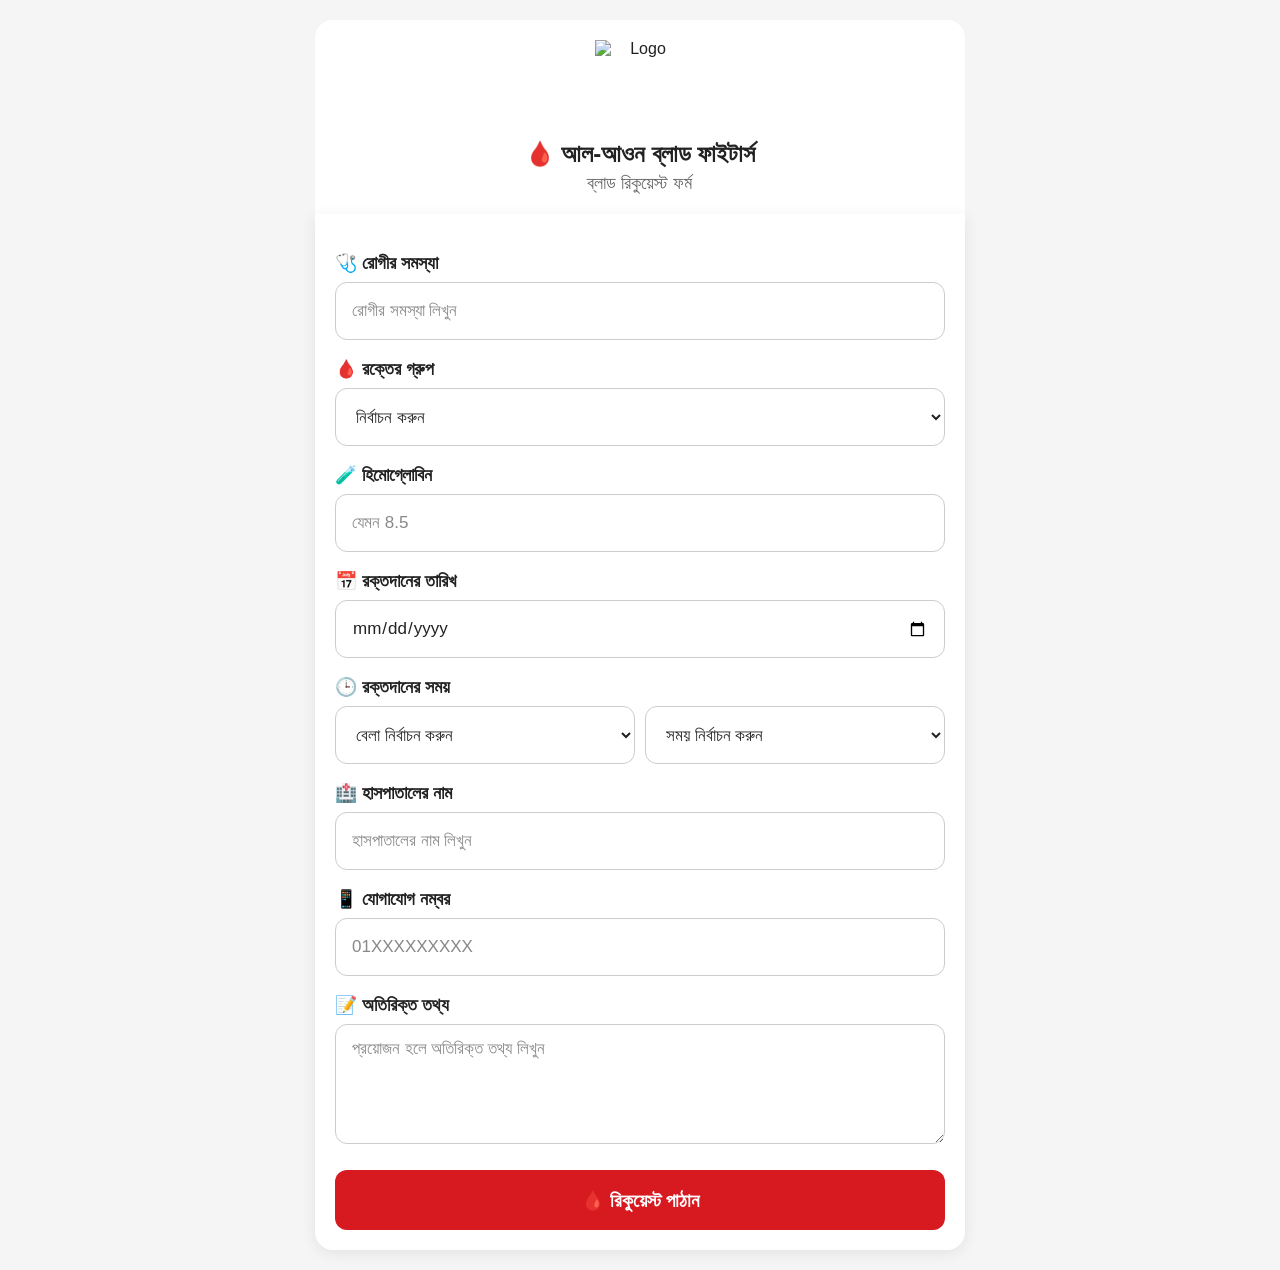
==== index.html @ 89f380ea "Update index.html" ====
<!DOCTYPE html>
<html lang="bn">

<head>

  <meta charset="UTF-8">

  <meta name="viewport" content="width=device-width, initial-scale=1.0">

  <title>ব্লাড রিকুয়েস্ট</title>

  <link rel="stylesheet" href="style.css">

</head>


<body>

  <div class="container">

    <div class="header">

      <img src="logo.png" class="logo" alt="Logo">

      <h1>🩸 আল-আওন ব্লাড ফাইটার্স</h1>

      <p>ব্লাড রিকুয়েস্ট ফর্ম</p>

    </div>


    <div class="card">

      <form id="bloodRequestForm">


        <!-- রোগীর সমস্যা -->

        <label>🩺 রোগীর সমস্যা</label>

        <input
          type="text"
          id="problem"
          placeholder="রোগীর সমস্যা লিখুন"
          required
        >


        <!-- রক্তের গ্রুপ -->

        <label>🩸 রক্তের গ্রুপ</label>

        <select id="bloodGroup" required>

          <option value="">নির্বাচন করুন</option>

          <option value="A+">A+</option>
          <option value="A-">A-</option>

          <option value="B+">B+</option>
          <option value="B-">B-</option>

          <option value="AB+">AB+</option>
          <option value="AB-">AB-</option>

          <option value="O+">O+</option>
          <option value="O-">O-</option>

        </select>


        <!-- হিমোগ্লোবিন -->

        <label>🧪 হিমোগ্লোবিন</label>

        <input
          type="number"
          id="hemoglobin"
          step="0.1"
          placeholder="যেমন 8.5"
          required
        >


        <!-- রক্তদানের তারিখ -->

        <label>📅 রক্তদানের তারিখ</label>

        <input
          type="date"
          id="date"
          required
        >


        <!-- রক্তদানের সময় -->

        <label>🕒 রক্তদানের সময়</label>

        <div class="time-row">

          <!-- সকাল / দুপুর / বিকাল / সন্ধ্যা / রাত -->

          <select id="timePeriod" required>

            <option value="">বেলা নির্বাচন করুন</option>

            <option value="সকাল">সকাল</option>

            <option value="দুপুর">দুপুর</option>

            <option value="বিকাল">বিকাল</option>

            <option value="সন্ধ্যা">সন্ধ্যা</option>

            <option value="রাত">রাত</option>

          </select>


          <!-- সময় -->

          <select id="timeValue" required>

            <option value="">সময় নির্বাচন করুন</option>

            <option value="01:00">01:00</option>
            <option value="01:30">01:30</option>

            <option value="02:00">02:00</option>
            <option value="02:30">02:30</option>

            <option value="03:00">03:00</option>
            <option value="03:30">03:30</option>

            <option value="04:00">04:00</option>
            <option value="04:30">04:30</option>

            <option value="05:00">05:00</option>
            <option value="05:30">05:30</option>

            <option value="06:00">06:00</option>
            <option value="06:30">06:30</option>

            <option value="07:00">07:00</option>
            <option value="07:30">07:30</option>

            <option value="08:00">08:00</option>
            <option value="08:30">08:30</option>

            <option value="09:00">09:00</option>
            <option value="09:30">09:30</option>

            <option value="10:00">10:00</option>
            <option value="10:30">10:30</option>

            <option value="11:00">11:00</option>
            <option value="11:30">11:30</option>

            <option value="12:00">12:00</option>
            <option value="12:30">12:30</option>

          </select>

        </div>


        <!-- হাসপাতাল -->

        <label>🏥 হাসপাতালের নাম</label>

        <input
          type="text"
          id="hospital"
          placeholder="হাসপাতালের নাম লিখুন"
          required
        >


        <!-- মোবাইল -->

        <label>📱 যোগাযোগ নম্বর</label>

        <input
          type="tel"
          id="mobile"
          maxlength="11"
          placeholder="01XXXXXXXXX"
          required
        >


        <!-- অতিরিক্ত তথ্য -->

        <label>📝 অতিরিক্ত তথ্য</label>

        <textarea
          id="note"
          rows="4"
          placeholder="প্রয়োজন হলে অতিরিক্ত তথ্য লিখুন"
        ></textarea>


        <!-- Submit -->

        <button type="submit">

          🩸 রিকুয়েস্ট পাঠান

        </button>


      </form>

    </div>

  </div>


  <script src="script.js"></script>

</body>

</html>
---- style.css ----
/* =========================================
   BASIC
========================================= */

* {
  box-sizing: border-box;
  margin: 0;
  padding: 0;
}

body {
  font-family: "Noto Sans Bengali", "Arial", sans-serif;
  background: #f5f5f5;
  color: #222;
  padding: 20px 10px;
}


/* =========================================
   MAIN CONTAINER
========================================= */

.container {
  width: 100%;
  max-width: 650px;
  margin: 0 auto;
}


/* =========================================
   HEADER
========================================= */

.header {
  text-align: center;
  background: #ffffff;
  padding: 20px 15px;
  border-radius: 18px 18px 0 0;
}

.logo {
  width: 90px;
  height: 90px;
  object-fit: contain;
  display: block;
  margin: 0 auto 10px;
}

.header h1 {
  font-size: 24px;
  font-weight: 700;
  margin-bottom: 5px;
}

.header p {
  font-size: 18px;
  color: #666;
}


/* =========================================
   CARD
========================================= */

.card {
  background: #ffffff;
  padding: 20px;
  border-radius: 0 0 18px 18px;
  box-shadow: 0 3px 15px rgba(0, 0, 0, 0.08);
}


/* =========================================
   FORM
========================================= */

form {
  width: 100%;
}

label {
  display: block;
  font-size: 18px;
  font-weight: 700;
  margin: 18px 0 8px;
}


/* =========================================
   INPUT / SELECT / TEXTAREA
========================================= */

input,
select,
textarea {
  width: 100%;
  font-family: inherit;
  font-size: 17px;
  color: #222;
  background: #ffffff;
  border: 1px solid #cccccc;
  border-radius: 12px;
  padding: 14px 16px;
  outline: none;
  transition: 0.2s;
}

input,
select {
  height: 58px;
}

textarea {
  min-height: 120px;
  resize: vertical;
}


/* Focus */

input:focus,
select:focus,
textarea:focus {
  border-color: #d71920;
  box-shadow: 0 0 0 2px rgba(215, 25, 32, 0.10);
}


/* Placeholder */

input::placeholder,
textarea::placeholder {
  color: #888;
}


/* =========================================
   TIME DROPDOWNS
========================================= */

.time-row {
  display: flex !important;
  flex-direction: row !important;
  align-items: center;
  gap: 10px !important;
  width: 100% !important;
}

.time-row select {
  width: 50% !important;
  flex: 1 1 0 !important;
  min-width: 0 !important;
  box-sizing: border-box !important;
}


/* =========================================
   BUTTON
========================================= */

button {
  width: 100%;
  height: 60px;
  margin-top: 22px;
  border: none;
  border-radius: 12px;
  background: #d71920;
  color: #ffffff;
  font-family: inherit;
  font-size: 19px;
  font-weight: 700;
  cursor: pointer;
  transition: 0.2s;
}

button:hover {
  background: #b9151b;
}

button:active {
  transform: scale(0.98);
}


/* =========================================
   MOBILE
========================================= */

@media (max-width: 600px) {

  body {
    padding: 10px 5px;
  }

  .container {
    max-width: 100%;
  }

  .header {
    padding: 18px 12px;
  }

  .logo {
    width: 80px;
    height: 80px;
  }

  .header h1 {
    font-size: 22px;
  }

  .header p {
    font-size: 17px;
  }

  .card {
    padding: 15px;
  }

  label {
    font-size: 18px;
  }

  input,
  select,
  textarea {
    font-size: 17px;
  }

  /*
     সময়ের দুই dropdown অবশ্যই
     একই লাইনে থাকবে
  */

  .time-row {
    display: flex !important;
    flex-direction: row !important;
    gap: 8px !important;
    width: 100% !important;
  }

  .time-row select {
    display: block !important;
    width: 50% !important;
    flex: 1 1 0 !important;
    min-width: 0 !important;
  }

}


/* =========================================
   VERY SMALL SCREEN
========================================= */

@media (max-width: 350px) {

  .card {
    padding: 12px;
  }

  .time-row {
    gap: 5px !important;
  }

  .time-row select {
    font-size: 15px;
    padding-left: 8px;
    padding-right: 8px;
  }

}
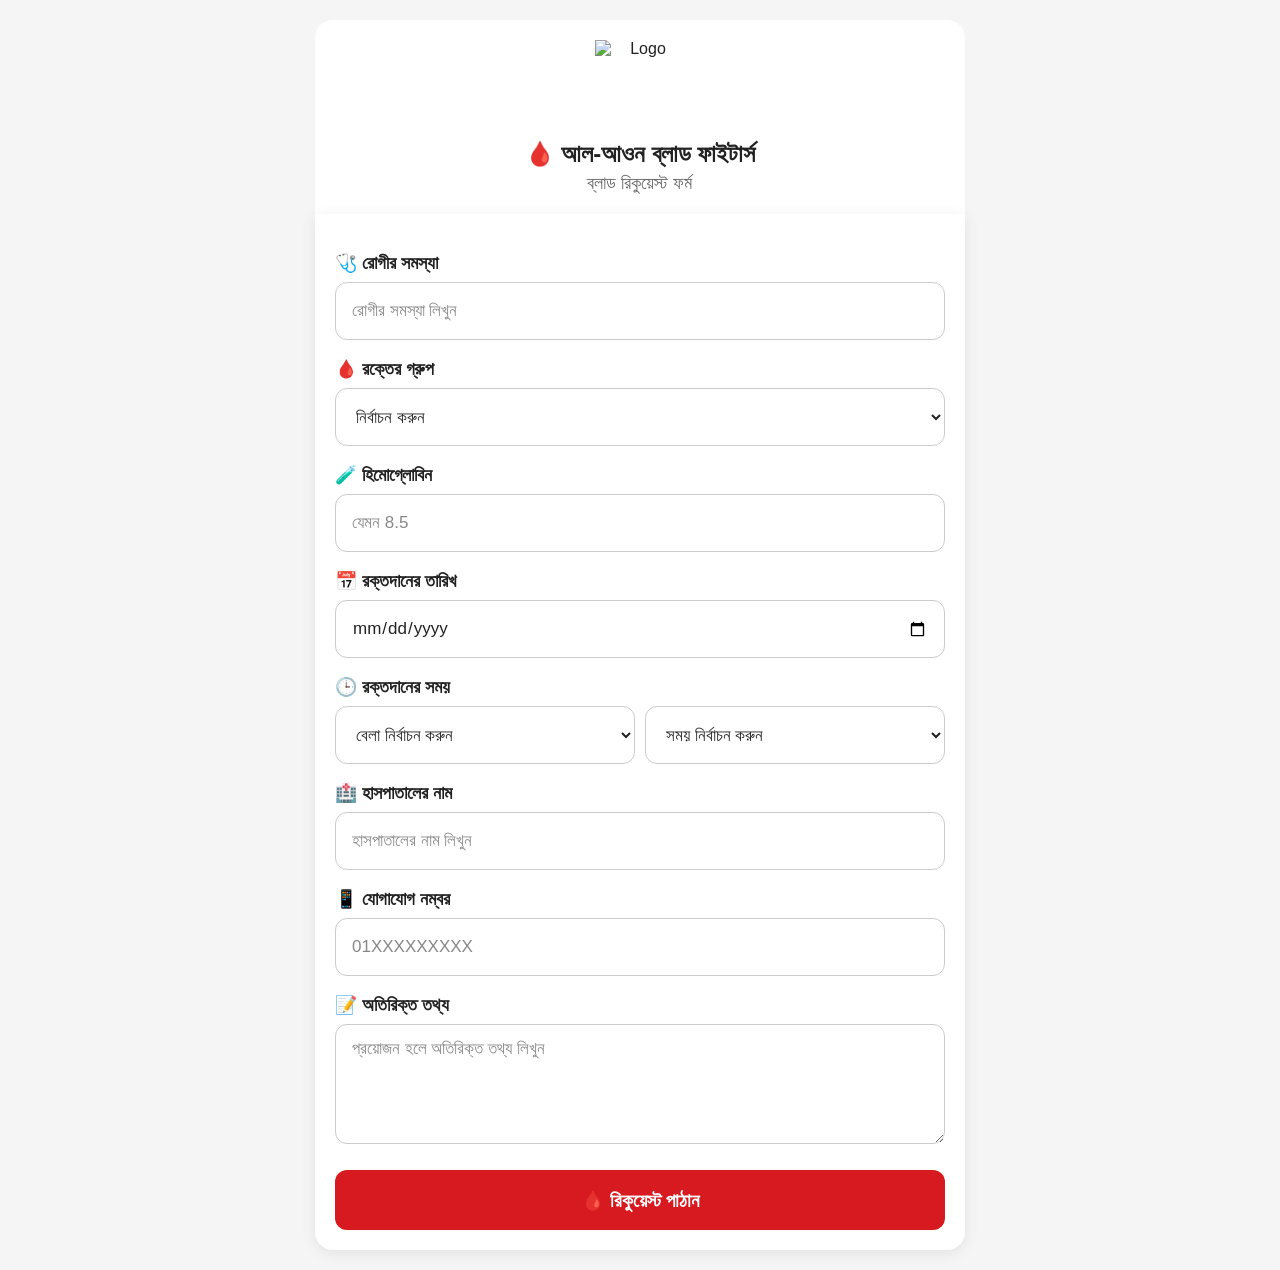
==== commit 138daddc: "Update index.html" ====
--- a/index.html
+++ b/index.html
@@ -3,221 +3,223 @@
 
 <head>
 
-  <meta charset="UTF-8">
-
-  <meta name="viewport" content="width=device-width, initial-scale=1.0">
-
-  <title>ব্লাড রিকুয়েস্ট</title>
-
-  <link rel="stylesheet" href="style.css">
+<meta charset="UTF-8">
+
+<meta name="viewport" content="width=device-width, initial-scale=1.0">
+
+<title>ব্লাড রিকুয়েস্ট</title>
+
+<link rel="stylesheet" href="style.css">
 
 </head>
 
-
 <body>
 
-  <div class="container">
+<div class="container">
 
     <div class="header">
 
-      <img src="logo.png" class="logo" alt="Logo">
-
-      <h1>🩸 আল-আওন ব্লাড ফাইটার্স</h1>
-
-      <p>ব্লাড রিকুয়েস্ট ফর্ম</p>
+        <img src="logo.png" class="logo" alt="Logo">
+
+        <h1>🩸 আল-আওন ব্লাড ফাইটার্স</h1>
+
+        <p>ব্লাড রিকুয়েস্ট ফর্ম</p>
 
     </div>
 
 
     <div class="card">
 
-      <form id="bloodRequestForm">
-
-
-        <!-- রোগীর সমস্যা -->
-
-        <label>🩺 রোগীর সমস্যা</label>
-
-        <input
-          type="text"
-          id="problem"
-          placeholder="রোগীর সমস্যা লিখুন"
-          required
-        >
-
-
-        <!-- রক্তের গ্রুপ -->
-
-        <label>🩸 রক্তের গ্রুপ</label>
-
-        <select id="bloodGroup" required>
-
-          <option value="">নির্বাচন করুন</option>
-
-          <option value="A+">A+</option>
-          <option value="A-">A-</option>
-
-          <option value="B+">B+</option>
-          <option value="B-">B-</option>
-
-          <option value="AB+">AB+</option>
-          <option value="AB-">AB-</option>
-
-          <option value="O+">O+</option>
-          <option value="O-">O-</option>
-
-        </select>
-
-
-        <!-- হিমোগ্লোবিন -->
-
-        <label>🧪 হিমোগ্লোবিন</label>
-
-        <input
-          type="number"
-          id="hemoglobin"
-          step="0.1"
-          placeholder="যেমন 8.5"
-          required
-        >
-
-
-        <!-- রক্তদানের তারিখ -->
-
-        <label>📅 রক্তদানের তারিখ</label>
-
-        <input
-          type="date"
-          id="date"
-          required
-        >
-
-
-        <!-- রক্তদানের সময় -->
-
-        <label>🕒 রক্তদানের সময়</label>
-
-        <div class="time-row">
-
-          <!-- সকাল / দুপুর / বিকাল / সন্ধ্যা / রাত -->
-
-          <select id="timePeriod" required>
-
-            <option value="">বেলা নির্বাচন করুন</option>
-
-            <option value="সকাল">সকাল</option>
-
-            <option value="দুপুর">দুপুর</option>
-
-            <option value="বিকাল">বিকাল</option>
-
-            <option value="সন্ধ্যা">সন্ধ্যা</option>
-
-            <option value="রাত">রাত</option>
-
-          </select>
-
-
-          <!-- সময় -->
-
-          <select id="timeValue" required>
-
-            <option value="">সময় নির্বাচন করুন</option>
-
-            <option value="01:00">01:00</option>
-            <option value="01:30">01:30</option>
-
-            <option value="02:00">02:00</option>
-            <option value="02:30">02:30</option>
-
-            <option value="03:00">03:00</option>
-            <option value="03:30">03:30</option>
-
-            <option value="04:00">04:00</option>
-            <option value="04:30">04:30</option>
-
-            <option value="05:00">05:00</option>
-            <option value="05:30">05:30</option>
-
-            <option value="06:00">06:00</option>
-            <option value="06:30">06:30</option>
-
-            <option value="07:00">07:00</option>
-            <option value="07:30">07:30</option>
-
-            <option value="08:00">08:00</option>
-            <option value="08:30">08:30</option>
-
-            <option value="09:00">09:00</option>
-            <option value="09:30">09:30</option>
-
-            <option value="10:00">10:00</option>
-            <option value="10:30">10:30</option>
-
-            <option value="11:00">11:00</option>
-            <option value="11:30">11:30</option>
-
-            <option value="12:00">12:00</option>
-            <option value="12:30">12:30</option>
-
-          </select>
-
-        </div>
-
-
-        <!-- হাসপাতাল -->
-
-        <label>🏥 হাসপাতালের নাম</label>
-
-        <input
-          type="text"
-          id="hospital"
-          placeholder="হাসপাতালের নাম লিখুন"
-          required
-        >
-
-
-        <!-- মোবাইল -->
-
-        <label>📱 যোগাযোগ নম্বর</label>
-
-        <input
-          type="tel"
-          id="mobile"
-          maxlength="11"
-          placeholder="01XXXXXXXXX"
-          required
-        >
-
-
-        <!-- অতিরিক্ত তথ্য -->
-
-        <label>📝 অতিরিক্ত তথ্য</label>
-
-        <textarea
-          id="note"
-          rows="4"
-          placeholder="প্রয়োজন হলে অতিরিক্ত তথ্য লিখুন"
-        ></textarea>
-
-
-        <!-- Submit -->
-
-        <button type="submit">
-
-          🩸 রিকুয়েস্ট পাঠান
-
-        </button>
-
-
-      </form>
+        <form id="bloodRequestForm">
+
+
+            <!-- রোগীর সমস্যা -->
+
+            <label>🩺 রোগীর সমস্যা</label>
+
+            <input
+                type="text"
+                id="problem"
+                placeholder="রোগীর সমস্যা লিখুন"
+                required
+            >
+
+
+            <!-- রক্তের গ্রুপ -->
+
+            <label>🩸 রক্তের গ্রুপ</label>
+
+            <select id="bloodGroup" required>
+
+                <option value="">নির্বাচন করুন</option>
+
+                <option value="A+">A+</option>
+                <option value="A-">A-</option>
+
+                <option value="B+">B+</option>
+                <option value="B-">B-</option>
+
+                <option value="AB+">AB+</option>
+                <option value="AB-">AB-</option>
+
+                <option value="O+">O+</option>
+                <option value="O-">O-</option>
+
+            </select>
+
+
+            <!-- হিমোগ্লোবিন -->
+
+            <label>🧪 হিমোগ্লোবিন</label>
+
+            <input
+                type="number"
+                id="hemoglobin"
+                step="0.1"
+                min="0"
+                placeholder="যেমন 8.5"
+                required
+            >
+
+
+            <!-- রক্তদানের তারিখ -->
+
+            <label>📅 রক্তদানের তারিখ</label>
+
+            <input
+                type="date"
+                id="date"
+                required
+            >
+
+
+            <!-- রক্তদানের সময় -->
+
+            <label>🕒 রক্তদানের সময়</label>
+
+            <div class="time-row">
+
+
+                <!-- বেলা -->
+
+                <select id="timePeriod" required>
+
+                    <option value="">বেলা নির্বাচন করুন</option>
+
+                    <option value="সকাল">সকাল</option>
+
+                    <option value="দুপুর">দুপুর</option>
+
+                    <option value="বিকাল">বিকাল</option>
+
+                    <option value="সন্ধ্যা">সন্ধ্যা</option>
+
+                    <option value="রাত">রাত</option>
+
+                </select>
+
+
+                <!-- সময় -->
+
+                <select id="timeValue" required>
+
+                    <option value="">সময় নির্বাচন করুন</option>
+
+                    <option value="01:00">01:00</option>
+                    <option value="01:30">01:30</option>
+
+                    <option value="02:00">02:00</option>
+                    <option value="02:30">02:30</option>
+
+                    <option value="03:00">03:00</option>
+                    <option value="03:30">03:30</option>
+
+                    <option value="04:00">04:00</option>
+                    <option value="04:30">04:30</option>
+
+                    <option value="05:00">05:00</option>
+                    <option value="05:30">05:30</option>
+
+                    <option value="06:00">06:00</option>
+                    <option value="06:30">06:30</option>
+
+                    <option value="07:00">07:00</option>
+                    <option value="07:30">07:30</option>
+
+                    <option value="08:00">08:00</option>
+                    <option value="08:30">08:30</option>
+
+                    <option value="09:00">09:00</option>
+                    <option value="09:30">09:30</option>
+
+                    <option value="10:00">10:00</option>
+                    <option value="10:30">10:30</option>
+
+                    <option value="11:00">11:00</option>
+                    <option value="11:30">11:30</option>
+
+                    <option value="12:00">12:00</option>
+                    <option value="12:30">12:30</option>
+
+                </select>
+
+            </div>
+
+
+            <!-- হাসপাতাল -->
+
+            <label>🏥 হাসপাতালের নাম</label>
+
+            <input
+                type="text"
+                id="hospital"
+                placeholder="হাসপাতালের নাম লিখুন"
+                required
+            >
+
+
+            <!-- মোবাইল -->
+
+            <label>📱 যোগাযোগ নম্বর</label>
+
+            <input
+                type="tel"
+                id="mobile"
+                maxlength="11"
+                inputmode="numeric"
+                placeholder="01XXXXXXXXX"
+                required
+            >
+
+
+            <!-- অতিরিক্ত তথ্য -->
+
+            <label>📝 অতিরিক্ত তথ্য</label>
+
+            <textarea
+                id="note"
+                rows="4"
+                placeholder="প্রয়োজন হলে অতিরিক্ত তথ্য লিখুন"
+            ></textarea>
+
+
+            <!-- Submit -->
+
+            <button type="submit" id="submitButton">
+
+                🩸 রিকুয়েস্ট পাঠান
+
+            </button>
+
+
+        </form>
 
     </div>
 
-  </div>
-
-
-  <script src="script.js"></script>
+</div>
+
+
+<script src="script.js"></script>
 
 </body>
 
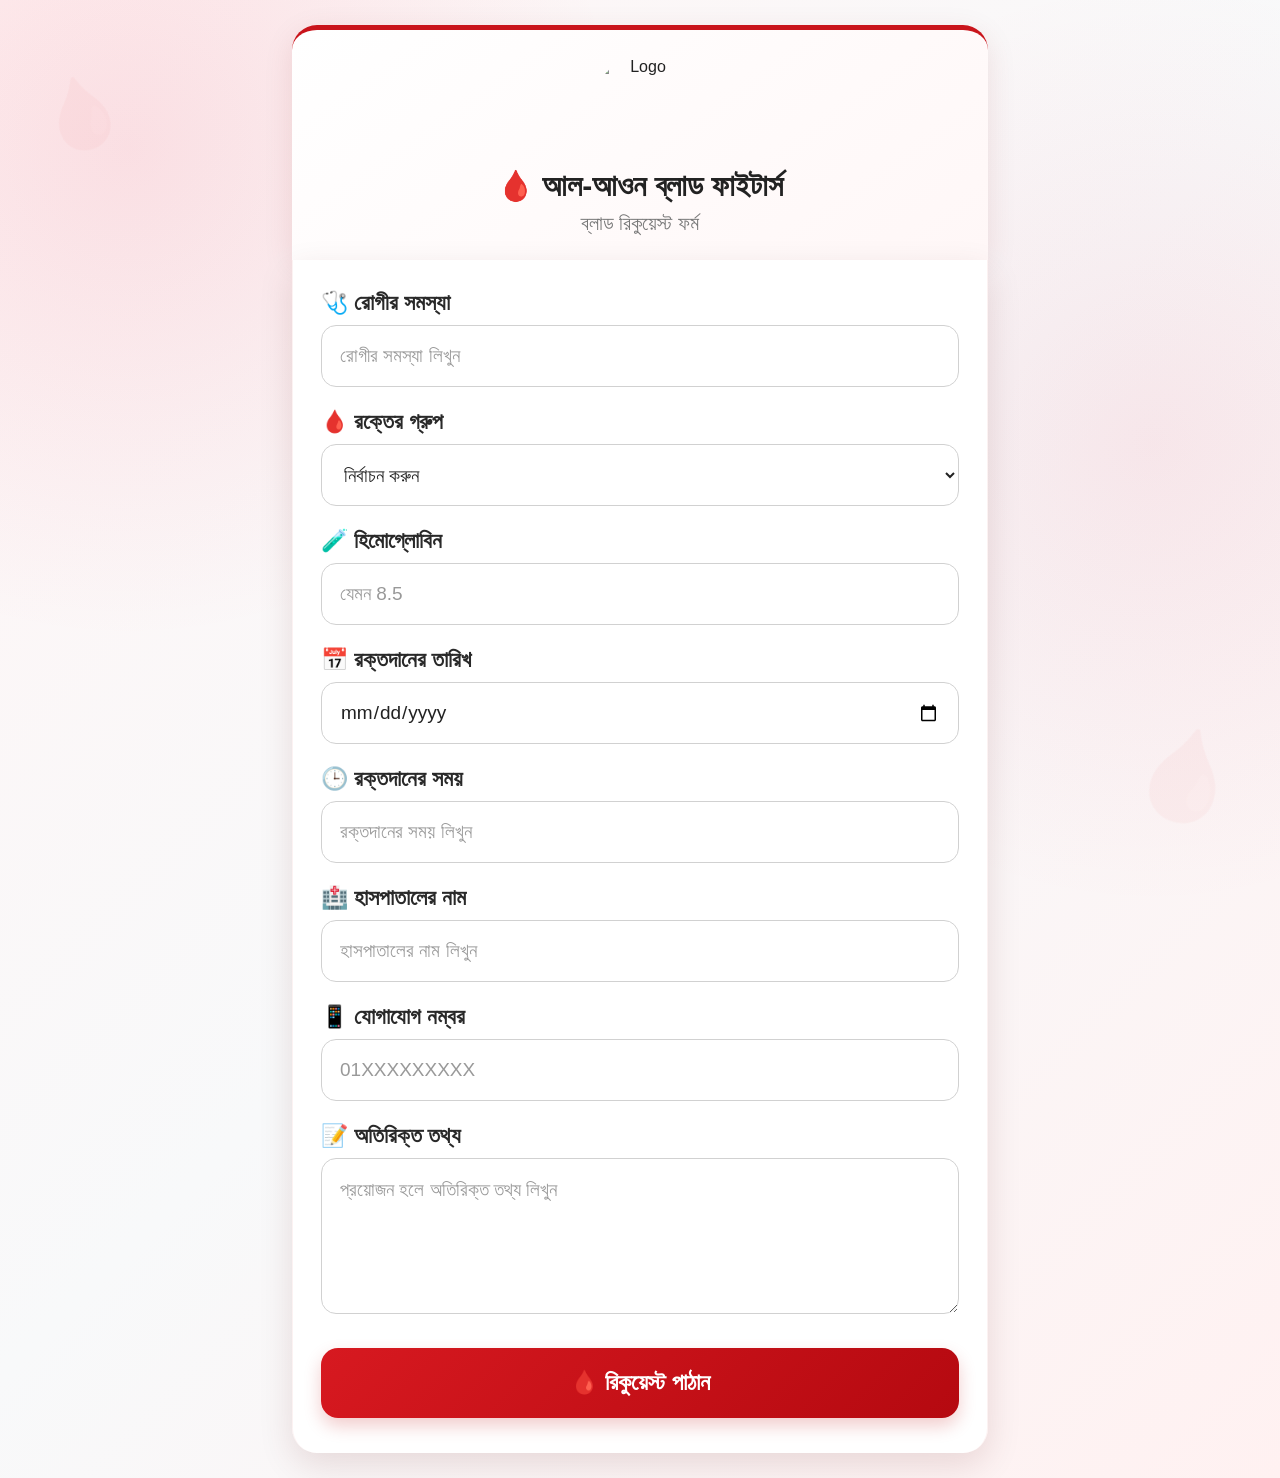
==== commit 519fc036: "Update index.html" ====
--- a/index.html
+++ b/index.html
@@ -97,73 +97,12 @@
 
             <label>🕒 রক্তদানের সময়</label>
 
-            <div class="time-row">
-
-
-                <!-- বেলা -->
-
-                <select id="timePeriod" required>
-
-                    <option value="">বেলা নির্বাচন করুন</option>
-
-                    <option value="সকাল">সকাল</option>
-
-                    <option value="দুপুর">দুপুর</option>
-
-                    <option value="বিকাল">বিকাল</option>
-
-                    <option value="সন্ধ্যা">সন্ধ্যা</option>
-
-                    <option value="রাত">রাত</option>
-
-                </select>
-
-
-                <!-- সময় -->
-
-                <select id="timeValue" required>
-
-                    <option value="">সময় নির্বাচন করুন</option>
-
-                    <option value="01:00">01:00</option>
-                    <option value="01:30">01:30</option>
-
-                    <option value="02:00">02:00</option>
-                    <option value="02:30">02:30</option>
-
-                    <option value="03:00">03:00</option>
-                    <option value="03:30">03:30</option>
-
-                    <option value="04:00">04:00</option>
-                    <option value="04:30">04:30</option>
-
-                    <option value="05:00">05:00</option>
-                    <option value="05:30">05:30</option>
-
-                    <option value="06:00">06:00</option>
-                    <option value="06:30">06:30</option>
-
-                    <option value="07:00">07:00</option>
-                    <option value="07:30">07:30</option>
-
-                    <option value="08:00">08:00</option>
-                    <option value="08:30">08:30</option>
-
-                    <option value="09:00">09:00</option>
-                    <option value="09:30">09:30</option>
-
-                    <option value="10:00">10:00</option>
-                    <option value="10:30">10:30</option>
-
-                    <option value="11:00">11:00</option>
-                    <option value="11:30">11:30</option>
-
-                    <option value="12:00">12:00</option>
-                    <option value="12:30">12:30</option>
-
-                </select>
-
-            </div>
+            <input
+                type="text"
+                id="time"
+                placeholder="রক্তদানের সময় লিখুন"
+                required
+            >
 
 
             <!-- হাসপাতাল -->
--- a/style.css
+++ b/style.css
@@ -1,272 +1,606 @@
-/* =========================================
-   BASIC
-========================================= */
+/* ================================
+   Basic
+================================ */
 
 * {
   box-sizing: border-box;
+}
+
+html {
+  scroll-behavior: smooth;
+}
+
+body {
   margin: 0;
   padding: 0;
-}
-
-body {
-  font-family: "Noto Sans Bengali", "Arial", sans-serif;
-  background: #f5f5f5;
+
+  font-family:
+    "Noto Sans Bengali",
+    "SolaimanLipi",
+    Arial,
+    sans-serif;
+
+  background:
+    radial-gradient(
+      circle at 10% 10%,
+      rgba(220, 20, 60, 0.10) 0,
+      transparent 28%
+    ),
+    radial-gradient(
+      circle at 90% 30%,
+      rgba(220, 20, 60, 0.08) 0,
+      transparent 30%
+    ),
+    linear-gradient(
+      135deg,
+      #fff5f5,
+      #f8f9fa,
+      #fff1f1
+    );
+
   color: #222;
-  padding: 20px 10px;
-}
-
-
-/* =========================================
-   MAIN CONTAINER
-========================================= */
+
+  min-height: 100vh;
+}
+
+
+/* ================================
+   Blood Theme Background Pattern
+================================ */
+
+body::before {
+  content: "🩸";
+  position: fixed;
+
+  top: 8%;
+  left: 3%;
+
+  font-size: 70px;
+  opacity: 0.035;
+
+  transform: rotate(-15deg);
+
+  pointer-events: none;
+  z-index: -1;
+}
+
+body::after {
+  content: "🩸";
+  position: fixed;
+
+  bottom: 8%;
+  right: 3%;
+
+  font-size: 90px;
+  opacity: 0.035;
+
+  transform: rotate(15deg);
+
+  pointer-events: none;
+  z-index: -1;
+}
+
+
+/* ================================
+   Main Container
+================================ */
 
 .container {
   width: 100%;
-  max-width: 650px;
-  margin: 0 auto;
-}
-
-
-/* =========================================
-   HEADER
-========================================= */
+  max-width: 720px;
+
+  margin: 25px auto;
+  padding: 0 12px;
+}
+
+
+/* ================================
+   Header
+================================ */
 
 .header {
   text-align: center;
-  background: #ffffff;
-  padding: 20px 15px;
-  border-radius: 18px 18px 0 0;
-}
+
+  background:
+    linear-gradient(
+      145deg,
+      #ffffff,
+      #fff7f7
+    );
+
+  border-radius: 25px 25px 0 0;
+
+  padding: 28px 18px 25px;
+
+  box-shadow:
+    0 8px 30px rgba(120, 0, 0, 0.10);
+
+  border-top: 5px solid #c9141b;
+}
+
+
+/* Logo */
 
 .logo {
-  width: 90px;
-  height: 90px;
+  width: 95px;
+  height: 95px;
+
   object-fit: contain;
+
   display: block;
-  margin: 0 auto 10px;
-}
+
+  margin: 0 auto 12px;
+
+  border-radius: 50%;
+}
+
+
+/* Header Title */
 
 .header h1 {
-  font-size: 24px;
-  font-weight: 700;
-  margin-bottom: 5px;
-}
+  margin: 5px 0 5px;
+
+  font-size: 30px;
+  font-weight: 800;
+
+  color: #222;
+
+  line-height: 1.4;
+}
+
+
+/* Header Subtitle */
 
 .header p {
-  font-size: 18px;
-  color: #666;
-}
-
-
-/* =========================================
-   CARD
-========================================= */
+  margin: 5px 0 0;
+
+  font-size: 20px;
+
+  color: #777;
+
+  font-weight: 500;
+}
+
+
+/* ================================
+   Card
+================================ */
 
 .card {
-  background: #ffffff;
-  padding: 20px;
-  border-radius: 0 0 18px 18px;
-  box-shadow: 0 3px 15px rgba(0, 0, 0, 0.08);
-}
-
-
-/* =========================================
-   FORM
-========================================= */
+  background: rgba(255, 255, 255, 0.97);
+
+  padding: 30px 28px 35px;
+
+  border-radius: 0 0 25px 25px;
+
+  box-shadow:
+    0 12px 35px rgba(80, 0, 0, 0.12);
+
+  border-left: 1px solid rgba(200, 0, 0, 0.05);
+  border-right: 1px solid rgba(200, 0, 0, 0.05);
+}
+
+
+/* ================================
+   Form
+================================ */
 
 form {
   width: 100%;
 }
 
+
+/* ================================
+   Labels
+================================ */
+
 label {
   display: block;
-  font-size: 18px;
-  font-weight: 700;
-  margin: 18px 0 8px;
-}
-
-
-/* =========================================
-   INPUT / SELECT / TEXTAREA
-========================================= */
+
+  margin-top: 22px;
+  margin-bottom: 9px;
+
+  font-size: 22px;
+
+  font-weight: 800;
+
+  color: #292929;
+}
+
+label:first-child {
+  margin-top: 0;
+}
+
+
+/* ================================
+   Input / Select / Textarea
+================================ */
 
 input,
 select,
 textarea {
+
   width: 100%;
-  font-family: inherit;
-  font-size: 17px;
+
+  border: 1.5px solid #d1d1d1;
+
+  border-radius: 15px;
+
+  background: #ffffff;
+
   color: #222;
-  background: #ffffff;
-  border: 1px solid #cccccc;
-  border-radius: 12px;
-  padding: 14px 16px;
+
+  font-family:
+    "Noto Sans Bengali",
+    "SolaimanLipi",
+    Arial,
+    sans-serif;
+
+  font-size: 19px;
+
   outline: none;
-  transition: 0.2s;
-}
-
-input,
+
+  transition:
+    border-color 0.2s ease,
+    box-shadow 0.2s ease,
+    background 0.2s ease;
+
+}
+
+
+/* Input */
+
+input {
+  height: 62px;
+
+  padding: 0 18px;
+}
+
+
+/* Select */
+
 select {
-  height: 58px;
-}
+  height: 62px;
+
+  padding: 0 18px;
+
+  cursor: pointer;
+
+  appearance: auto;
+}
+
+
+/* Textarea */
 
 textarea {
-  min-height: 120px;
+
+  min-height: 130px;
+
+  padding: 16px 18px;
+
   resize: vertical;
-}
-
-
-/* Focus */
+
+  line-height: 1.6;
+}
+
+
+/* Placeholder */
+
+input::placeholder,
+textarea::placeholder {
+
+  color: #999;
+
+  opacity: 1;
+}
+
+
+/* ================================
+   Focus
+================================ */
 
 input:focus,
 select:focus,
 textarea:focus {
-  border-color: #d71920;
-  box-shadow: 0 0 0 2px rgba(215, 25, 32, 0.10);
-}
-
-
-/* Placeholder */
-
-input::placeholder,
-textarea::placeholder {
-  color: #888;
-}
-
-
-/* =========================================
-   TIME DROPDOWNS
-========================================= */
+
+  border-color: #d01920;
+
+  background: #fffafa;
+
+  box-shadow:
+    0 0 0 3px rgba(208, 25, 32, 0.10);
+}
+
+
+/* ================================
+   Time Row
+================================ */
 
 .time-row {
-  display: flex !important;
-  flex-direction: row !important;
-  align-items: center;
-  gap: 10px !important;
-  width: 100% !important;
-}
+
+  display: flex;
+
+  width: 100%;
+
+  gap: 16px;
+}
+
+
+/* দুইটা Dropdown সমান */
 
 .time-row select {
-  width: 50% !important;
-  flex: 1 1 0 !important;
-  min-width: 0 !important;
-  box-sizing: border-box !important;
-}
-
-
-/* =========================================
-   BUTTON
-========================================= */
+
+  width: 50%;
+
+  min-width: 0;
+}
+
+
+/* ================================
+   Submit Button
+================================ */
 
 button {
+
   width: 100%;
-  height: 60px;
-  margin-top: 22px;
+
+  height: 70px;
+
+  margin-top: 30px;
+
   border: none;
-  border-radius: 12px;
-  background: #d71920;
+
+  border-radius: 17px;
+
+  background:
+    linear-gradient(
+      135deg,
+      #d71920,
+      #b50910
+    );
+
   color: #ffffff;
-  font-family: inherit;
-  font-size: 19px;
-  font-weight: 700;
+
+  font-family:
+    "Noto Sans Bengali",
+    "SolaimanLipi",
+    Arial,
+    sans-serif;
+
+  font-size: 23px;
+
+  font-weight: 800;
+
   cursor: pointer;
-  transition: 0.2s;
-}
-
-button:hover {
-  background: #b9151b;
-}
+
+  box-shadow:
+    0 8px 18px rgba(190, 0, 0, 0.20);
+
+  transition:
+    transform 0.15s ease,
+    box-shadow 0.15s ease,
+    opacity 0.15s ease;
+}
+
+
+/* Button Press */
 
 button:active {
+
   transform: scale(0.98);
-}
-
-
-/* =========================================
-   MOBILE
-========================================= */
+
+  box-shadow:
+    0 4px 10px rgba(190, 0, 0, 0.15);
+}
+
+
+/* Disabled */
+
+button:disabled {
+
+  opacity: 0.65;
+
+  cursor: not-allowed;
+
+  transform: none;
+}
+
+
+/* ================================
+   Mobile
+================================ */
 
 @media (max-width: 600px) {
 
   body {
-    padding: 10px 5px;
-  }
+    background:
+      radial-gradient(
+        circle at 10% 10%,
+        rgba(220, 20, 60, 0.08),
+        transparent 30%
+      ),
+      linear-gradient(
+        135deg,
+        #fff7f7,
+        #f8f9fa
+      );
+  }
+
 
   .container {
-    max-width: 100%;
-  }
+
+    margin: 10px auto;
+
+    padding: 0 8px;
+  }
+
 
   .header {
-    padding: 18px 12px;
-  }
+
+    padding: 25px 15px 22px;
+
+    border-radius: 22px 22px 0 0;
+  }
+
 
   .logo {
+
     width: 80px;
     height: 80px;
   }
 
+
   .header h1 {
+
+    font-size: 25px;
+  }
+
+
+  .header p {
+
+    font-size: 18px;
+  }
+
+
+  .card {
+
+    padding: 25px 18px 30px;
+
+    border-radius: 0 0 22px 22px;
+  }
+
+
+  label {
+
+    font-size: 20px;
+
+    margin-top: 20px;
+  }
+
+
+  input,
+  select {
+
+    height: 60px;
+
+    font-size: 18px;
+
+    border-radius: 14px;
+  }
+
+
+  textarea {
+
+    font-size: 18px;
+
+    border-radius: 14px;
+  }
+
+
+  .time-row {
+
+    gap: 14px;
+  }
+
+
+  .time-row select {
+
+    width: 50%;
+  }
+
+
+  button {
+
+    height: 65px;
+
+    font-size: 21px;
+
+    border-radius: 15px;
+  }
+
+}
+
+
+/* ================================
+   Small Mobile
+================================ */
+
+@media (max-width: 380px) {
+
+  .card {
+
+    padding-left: 14px;
+    padding-right: 14px;
+  }
+
+
+  .header h1 {
+
     font-size: 22px;
   }
 
+
   .header p {
+
     font-size: 17px;
   }
 
-  .card {
-    padding: 15px;
-  }
 
   label {
-    font-size: 18px;
-  }
+
+    font-size: 19px;
+  }
+
 
   input,
-  select,
-  textarea {
+  select {
+
     font-size: 17px;
   }
 
-  /*
-     সময়ের দুই dropdown অবশ্যই
-     একই লাইনে থাকবে
-  */
 
   .time-row {
-    display: flex !important;
-    flex-direction: row !important;
-    gap: 8px !important;
-    width: 100% !important;
-  }
+
+    gap: 9px;
+  }
+
 
   .time-row select {
-    display: block !important;
-    width: 50% !important;
-    flex: 1 1 0 !important;
-    min-width: 0 !important;
-  }
-
-}
-
-
-/* =========================================
-   VERY SMALL SCREEN
-========================================= */
-
-@media (max-width: 350px) {
-
-  .card {
-    padding: 12px;
-  }
-
-  .time-row {
-    gap: 5px !important;
-  }
-
-  .time-row select {
-    font-size: 15px;
-    padding-left: 8px;
+
+    padding-left: 12px;
     padding-right: 8px;
-  }
-
-}
+
+    font-size: 16px;
+  }
+
+}
+
+
+/* ================================
+   Scrollbar
+================================ */
+
+::-webkit-scrollbar {
+
+  width: 7px;
+}
+
+
+::-webkit-scrollbar-track {
+
+  background: #f5f5f5;
+}
+
+
+::-webkit-scrollbar-thumb {
+
+  background: #c9141b;
+
+  border-radius: 10px;
+}
+
+
+::-webkit-scrollbar-thumb:hover {
+
+  background: #a90008;
+}
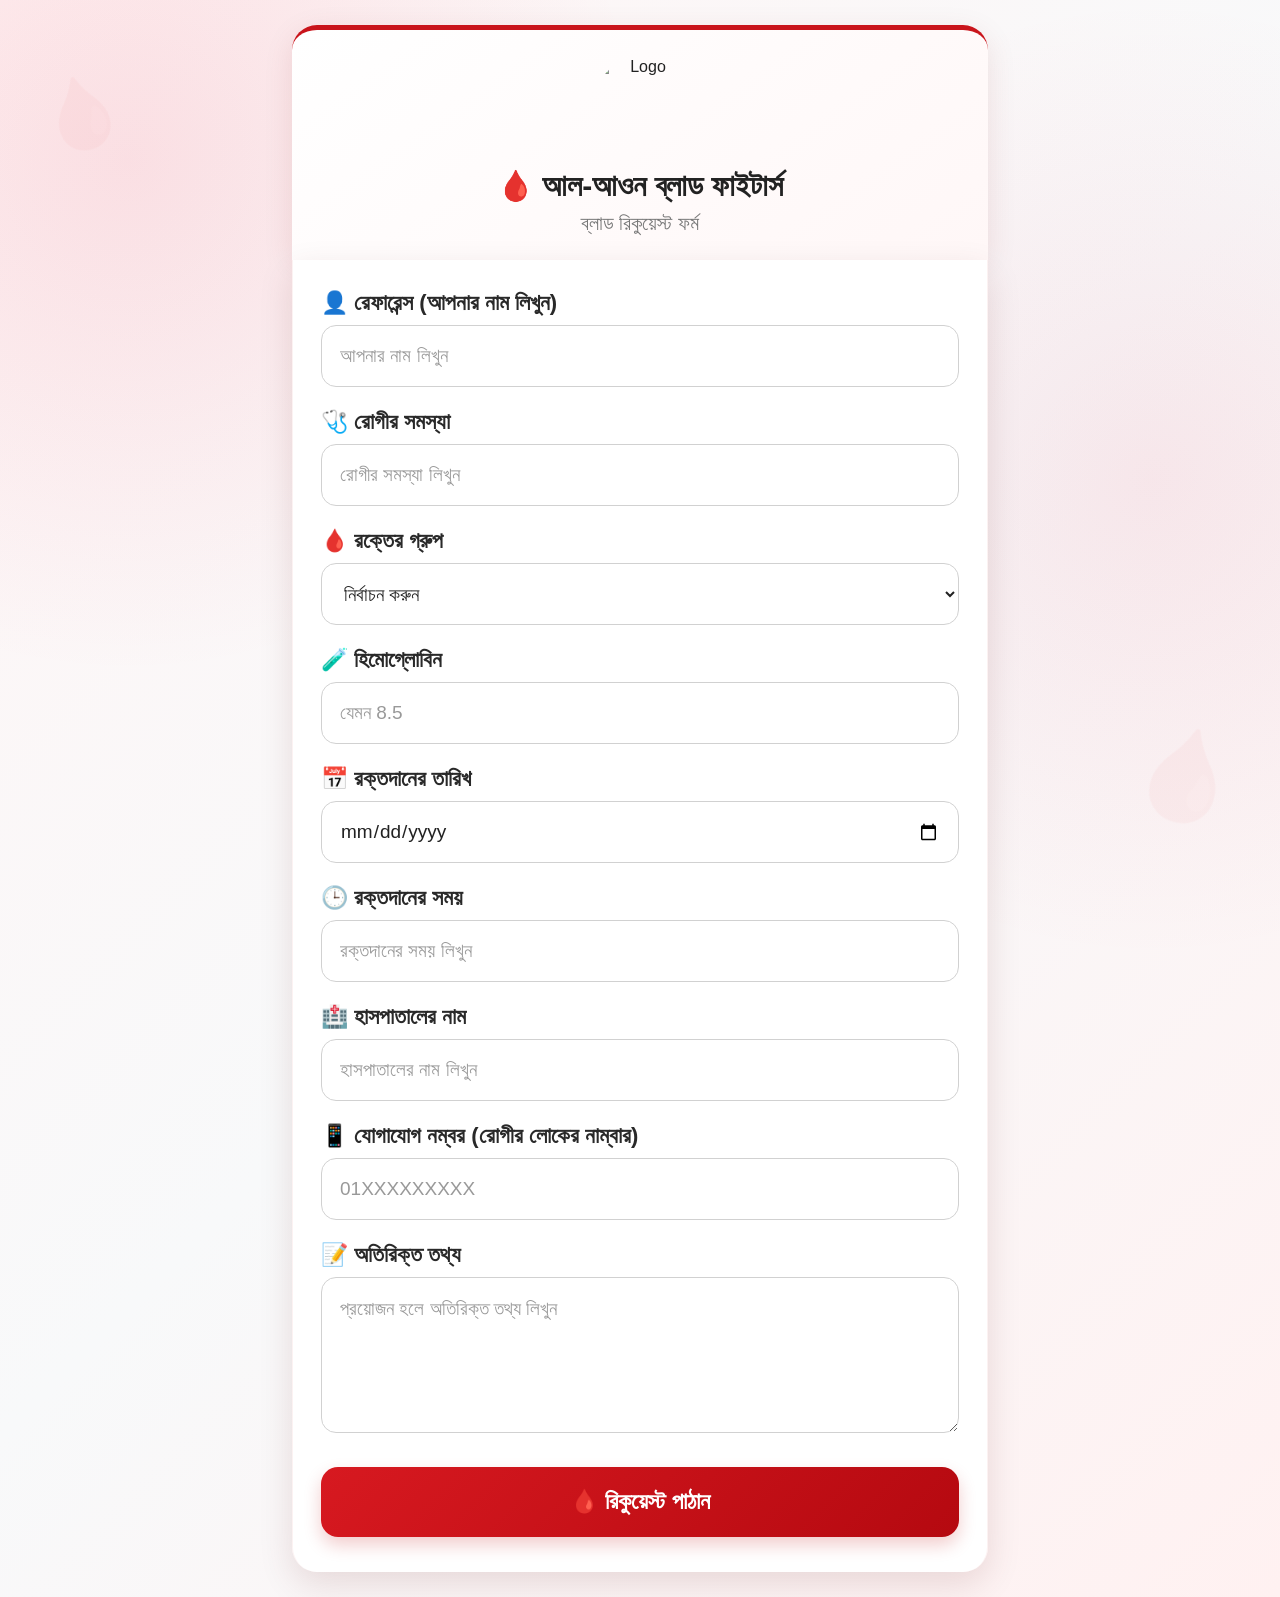
==== commit 9d5754bc: "Update index.html" ====
--- a/index.html
+++ b/index.html
@@ -33,7 +33,23 @@
         <form id="bloodRequestForm">
 
 
-            <!-- রোগীর সমস্যা -->
+            <!-- =========================
+                 রেফারেন্স
+            ========================== -->
+
+            <label>👤 রেফারেন্স (আপনার নাম লিখুন)</label>
+
+            <input
+                type="text"
+                id="reference"
+                placeholder="আপনার নাম লিখুন"
+                required
+            >
+
+
+            <!-- =========================
+                 রোগীর সমস্যা
+            ========================== -->
 
             <label>🩺 রোগীর সমস্যা</label>
 
@@ -45,7 +61,9 @@
             >
 
 
-            <!-- রক্তের গ্রুপ -->
+            <!-- =========================
+                 রক্তের গ্রুপ
+            ========================== -->
 
             <label>🩸 রক্তের গ্রুপ</label>
 
@@ -68,7 +86,9 @@
             </select>
 
 
-            <!-- হিমোগ্লোবিন -->
+            <!-- =========================
+                 হিমোগ্লোবিন
+            ========================== -->
 
             <label>🧪 হিমোগ্লোবিন</label>
 
@@ -82,7 +102,9 @@
             >
 
 
-            <!-- রক্তদানের তারিখ -->
+            <!-- =========================
+                 রক্তদানের তারিখ
+            ========================== -->
 
             <label>📅 রক্তদানের তারিখ</label>
 
@@ -93,7 +115,9 @@
             >
 
 
-            <!-- রক্তদানের সময় -->
+            <!-- =========================
+                 রক্তদানের সময়
+            ========================== -->
 
             <label>🕒 রক্তদানের সময়</label>
 
@@ -105,7 +129,9 @@
             >
 
 
-            <!-- হাসপাতাল -->
+            <!-- =========================
+                 হাসপাতাল
+            ========================== -->
 
             <label>🏥 হাসপাতালের নাম</label>
 
@@ -117,21 +143,26 @@
             >
 
 
-            <!-- মোবাইল -->
-
-            <label>📱 যোগাযোগ নম্বর</label>
+            <!-- =========================
+                 রোগীর লোকের মোবাইল
+            ========================== -->
+
+            <label>📱 যোগাযোগ নম্বর (রোগীর লোকের নাম্বার)</label>
 
             <input
                 type="tel"
                 id="mobile"
                 maxlength="11"
                 inputmode="numeric"
+                pattern="01[0-9]{9}"
                 placeholder="01XXXXXXXXX"
                 required
             >
 
 
-            <!-- অতিরিক্ত তথ্য -->
+            <!-- =========================
+                 অতিরিক্ত তথ্য
+            ========================== -->
 
             <label>📝 অতিরিক্ত তথ্য</label>
 
@@ -142,7 +173,9 @@
             ></textarea>
 
 
-            <!-- Submit -->
+            <!-- =========================
+                 Submit
+            ========================== -->
 
             <button type="submit" id="submitButton">
 
@@ -158,7 +191,351 @@
 </div>
 
 
-<script src="script.js"></script>
+
+<script>
+
+
+// ==========================================
+// FORM ELEMENT
+// ==========================================
+
+const form =
+    document.getElementById(
+        "bloodRequestForm"
+    );
+
+
+const submitButton =
+    document.getElementById(
+        "submitButton"
+    );
+
+
+
+// ==========================================
+// NEW GOOGLE APPS SCRIPT URL
+// ==========================================
+
+const SCRIPT_URL =
+"https://script.google.com/macros/s/AKfycbzJLYulqrxXeJeyt2tZhKI34eSed-dx6LMca2JaxVQttdRFtWfDXUnEt1n4nW0l7Tfp8Q/exec";
+
+
+
+// ==========================================
+// FORM SUBMIT
+// ==========================================
+
+form.addEventListener(
+    "submit",
+    async function (event) {
+
+
+        event.preventDefault();
+
+
+        // ==================================
+        // Button Disable
+        // ==================================
+
+        submitButton.disabled = true;
+
+        submitButton.innerText =
+            "⏳ পাঠানো হচ্ছে...";
+
+
+
+        // ==================================
+        // Mobile Number
+        // String হিসেবে নেওয়া হচ্ছে
+        // ==================================
+
+        const mobile =
+            String(
+                document
+                    .getElementById("mobile")
+                    .value
+                    .trim()
+            );
+
+
+
+        // ==================================
+        // Form Data
+        // ==================================
+
+        const data = {
+
+            reference:
+                document
+                    .getElementById("reference")
+                    .value
+                    .trim(),
+
+
+            problem:
+                document
+                    .getElementById("problem")
+                    .value
+                    .trim(),
+
+
+            bloodGroup:
+                document
+                    .getElementById("bloodGroup")
+                    .value,
+
+
+            hemoglobin:
+                document
+                    .getElementById("hemoglobin")
+                    .value,
+
+
+            /*
+               Date input থেকে
+               YYYY-MM-DD String যাবে
+            */
+
+            date:
+                document
+                    .getElementById("date")
+                    .value,
+
+
+            time:
+                document
+                    .getElementById("time")
+                    .value
+                    .trim(),
+
+
+            hospital:
+                document
+                    .getElementById("hospital")
+                    .value
+                    .trim(),
+
+
+            /*
+               রোগীর লোকের নম্বর
+               0 সহ String হিসেবে পাঠানো হবে
+            */
+
+            mobile:
+                mobile,
+
+
+            note:
+                document
+                    .getElementById("note")
+                    .value
+                    .trim()
+
+        };
+
+
+
+        // ==================================
+        // Reference Validation
+        // ==================================
+
+        if (data.reference === "") {
+
+            alert(
+                "⚠️ আপনার নাম লিখুন।"
+            );
+
+
+            submitButton.disabled = false;
+
+            submitButton.innerText =
+                "🩸 রিকুয়েস্ট পাঠান";
+
+            return;
+
+        }
+
+
+
+        // ==================================
+        // Mobile Validation
+        // ==================================
+
+        if (
+            !/^01[0-9]{9}$/.test(
+                data.mobile
+            )
+        ) {
+
+
+            alert(
+                "⚠️ সঠিক ১১ সংখ্যার মোবাইল নম্বর দিন।"
+            );
+
+
+            submitButton.disabled = false;
+
+            submitButton.innerText =
+                "🩸 রিকুয়েস্ট পাঠান";
+
+            return;
+
+        }
+
+
+
+        // ==================================
+        // Time Validation
+        // ==================================
+
+        if (data.time === "") {
+
+
+            alert(
+                "⚠️ রক্তদানের সময় লিখুন।"
+            );
+
+
+            submitButton.disabled = false;
+
+            submitButton.innerText =
+                "🩸 রিকুয়েস্ট পাঠান";
+
+            return;
+
+        }
+
+
+
+        // ==================================
+        // Date Validation
+        // ==================================
+
+        if (data.date === "") {
+
+
+            alert(
+                "⚠️ রক্তদানের তারিখ নির্বাচন করুন।"
+            );
+
+
+            submitButton.disabled = false;
+
+            submitButton.innerText =
+                "🩸 রিকুয়েস্ট পাঠান";
+
+            return;
+
+        }
+
+
+
+        // ==================================
+        // SEND DATA
+        // ==================================
+
+        try {
+
+
+            const response =
+                await fetch(
+                    SCRIPT_URL,
+                    {
+
+                        method: "POST",
+
+                        headers: {
+
+                            "Content-Type":
+                                "text/plain;charset=utf-8"
+
+                        },
+
+                        body:
+                            JSON.stringify(data)
+
+                    }
+                );
+
+
+
+            // ==================================
+            // Response
+            // ==================================
+
+            const result =
+                await response.json();
+
+
+
+            // ==================================
+            // Success
+            // ==================================
+
+            if (result.success) {
+
+
+                alert(
+                    "✅ রক্তের রিকুয়েস্ট সফলভাবে পাঠানো হয়েছে।"
+                );
+
+
+                form.reset();
+
+
+            } else {
+
+
+                alert(
+
+                    "❌ রিকুয়েস্ট পাঠানো যায়নি।\n\n" +
+
+                    (
+                        result.error ||
+                        "অজানা সমস্যা হয়েছে।"
+                    )
+
+                );
+
+            }
+
+
+        } catch (error) {
+
+
+            console.error(
+                "Error:",
+                error
+            );
+
+
+            alert(
+
+                "❌ রিকুয়েস্ট পাঠানো যায়নি।\n\n" +
+
+                "ইন্টারনেট সংযোগ অথবা সার্ভারের সমস্যা হতে পারে।"
+
+            );
+
+        }
+
+
+
+        // ==================================
+        // Button আবার চালু
+        // ==================================
+
+        submitButton.disabled = false;
+
+        submitButton.innerText =
+            "🩸 রিকুয়েস্ট পাঠান";
+
+    }
+
+);
+
+</script>
+
 
 </body>
 
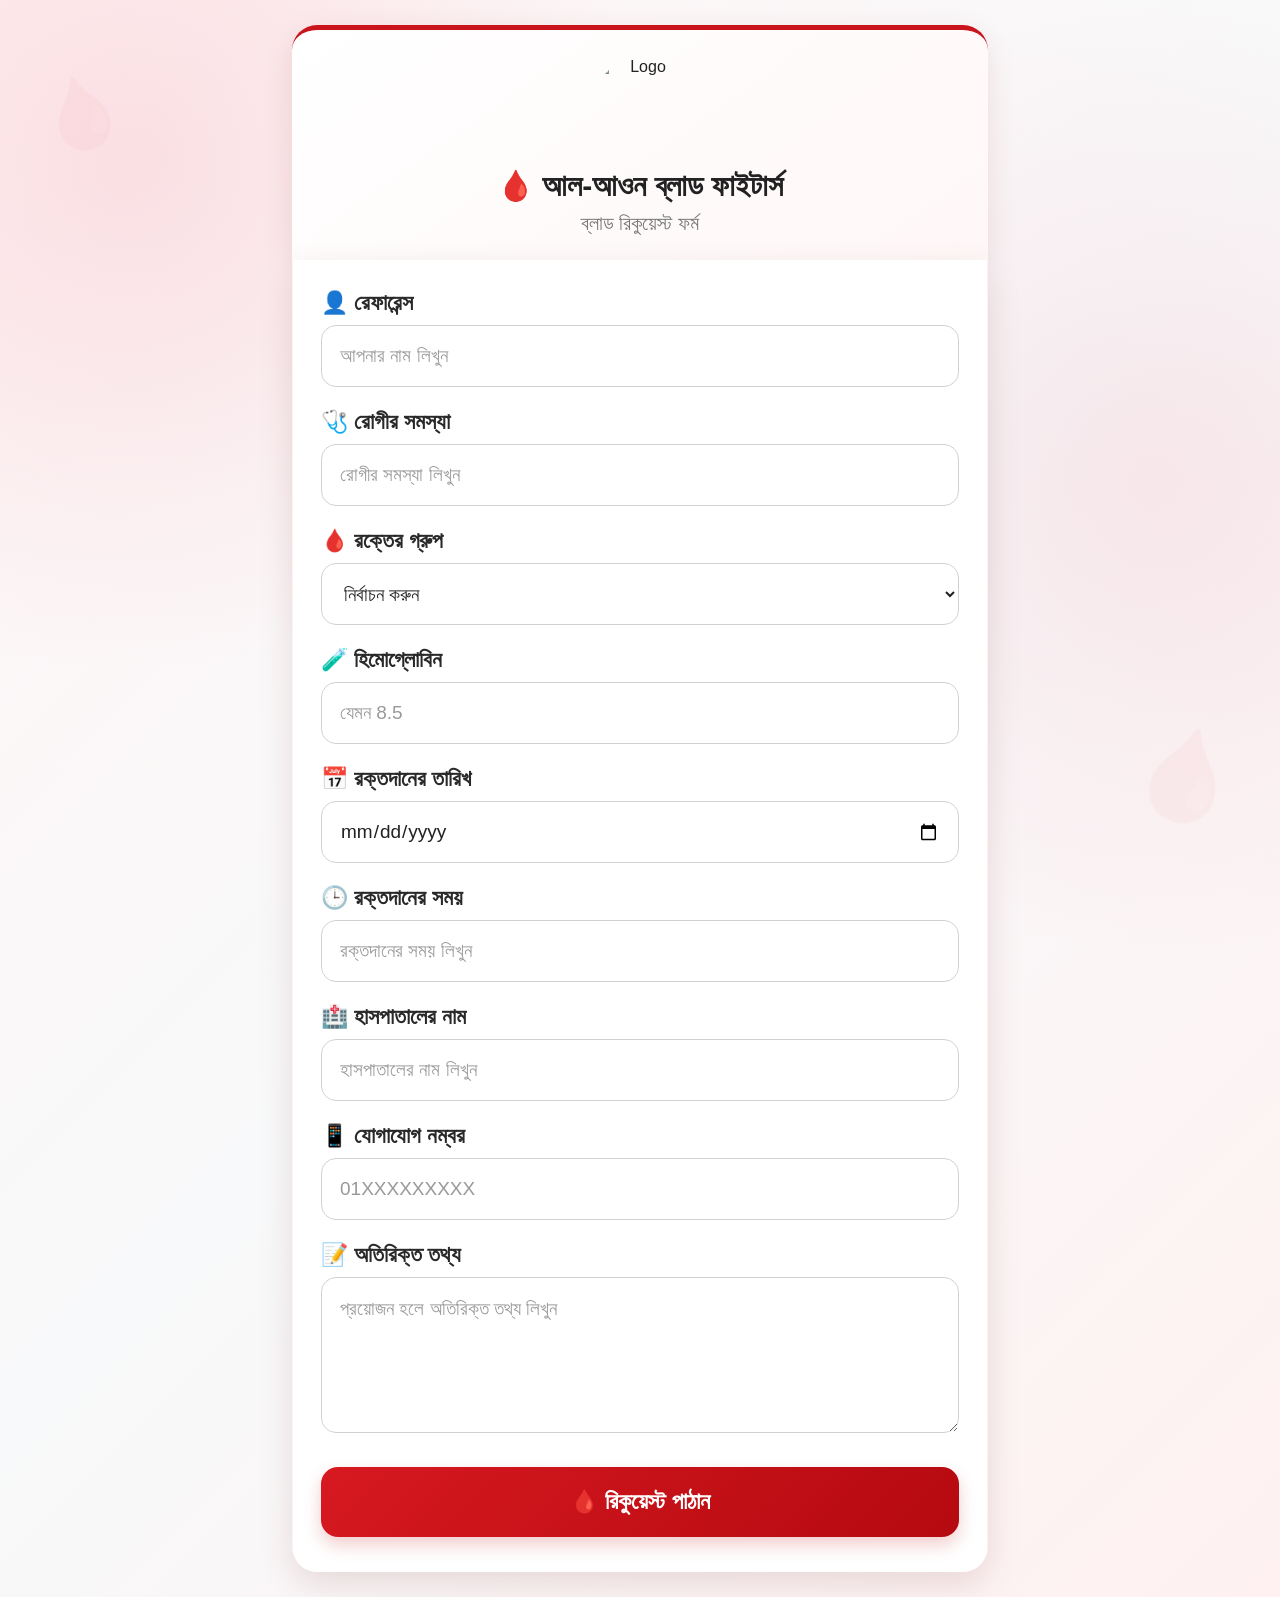
==== commit ed0e0fd3: "Update index.html" ====
--- a/index.html
+++ b/index.html
@@ -37,7 +37,7 @@
                  রেফারেন্স
             ========================== -->
 
-            <label>👤 রেফারেন্স (আপনার নাম লিখুন)</label>
+            <label>👤 রেফারেন্স</label>
 
             <input
                 type="text"
@@ -147,7 +147,7 @@
                  রোগীর লোকের মোবাইল
             ========================== -->
 
-            <label>📱 যোগাযোগ নম্বর (রোগীর লোকের নাম্বার)</label>
+            <label>📱 যোগাযোগ নম্বর</label>
 
             <input
                 type="tel"
